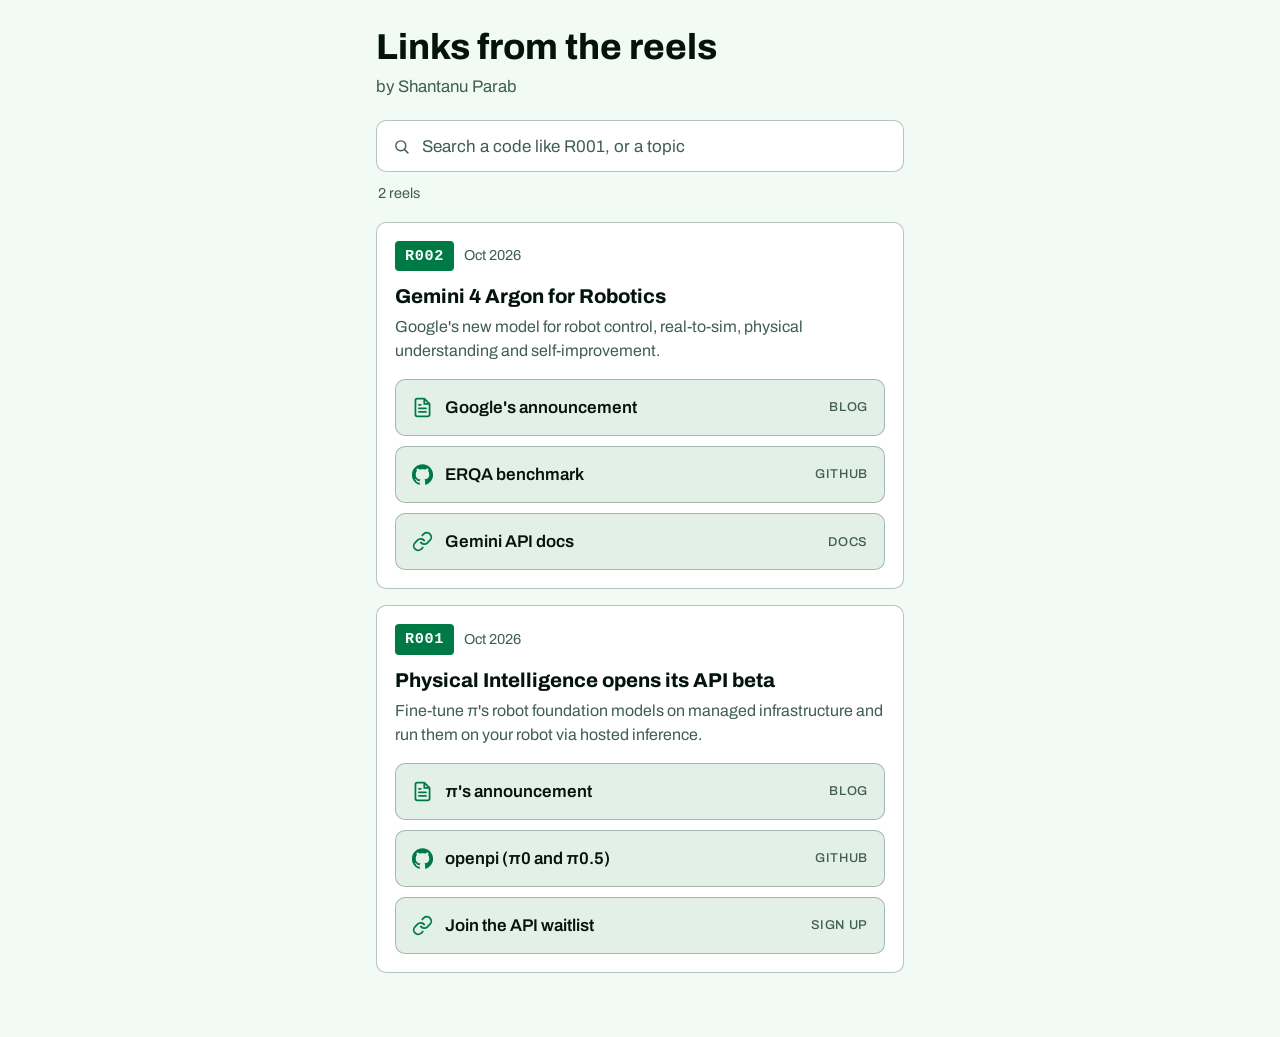
==== ig/index.html @ dada861d "Add /ig/ link-in-bio page for Instagram reels A phone-first page for the Instagram bio link: one car" ====
<!DOCTYPE html>
<html lang="en">
<head>
	<meta charset="UTF-8">
	<meta name="viewport" content="width=device-width, initial-scale=1.0">
	<title>Reel Links | Shantanu Parab</title>
	<meta name="description" content="Blogs, schematics and GitHub repos mentioned in Shantanu Parab's Instagram reels on robot learning and robotics.">
	<meta name="author" content="Shantanu Parab">
	<link rel="canonical" href="https://shantanuparabumd.github.io/ig/">
	<meta name="theme-color" content="#050807">

	<meta property="og:title" content="Reel Links | Shantanu Parab">
	<meta property="og:description" content="Every blog, schematic and repo mentioned in the reels.">
	<meta property="og:image" content="https://shantanuparabumd.github.io/images/background/profile.jpg">
	<meta property="og:url" content="https://shantanuparabumd.github.io/ig/">
	<meta property="og:type" content="website">
	<meta name="twitter:card" content="summary">

	<link rel="icon" href="data:image/svg+xml,%3Csvg xmlns='http://www.w3.org/2000/svg' viewBox='0 0 32 32'%3E%3Crect width='32' height='32' rx='6' fill='%23050807'/%3E%3Ccircle cx='16' cy='16' r='6' fill='none' stroke='%2300FF9C' stroke-width='3'/%3E%3C/svg%3E">

	<!-- Apply the saved or system theme before first paint to avoid a flash. -->
	<script>
		(function () {
			var t = null;
			try { t = localStorage.getItem('portfolio-theme'); } catch (e) {}
			if (!t) t = window.matchMedia('(prefers-color-scheme: light)').matches ? 'light' : 'dark';
			document.documentElement.setAttribute('data-theme', t);
		})();
	</script>

	<link rel="preconnect" href="https://fonts.googleapis.com">
	<link rel="preconnect" href="https://fonts.gstatic.com" crossorigin>
	<link href="https://fonts.googleapis.com/css2?family=Archivo:wdth,wght@62..125,300..900&display=swap" rel="stylesheet">
	<link rel="stylesheet" href="../css/site.css">
	<link rel="stylesheet" href="../css/icons.css">
	<link rel="stylesheet" href="ig.css">
</head>
<body class="ig-page">
	<main class="ig-main">
		<header class="ig-intro">
			<h1>Links from the reels</h1>
			<p class="ig-lede">by Shantanu Parab</p>
		</header>

		<label class="ig-search">
			<i class="fas fa-search" aria-hidden="true"></i>
			<span class="sr-only">Search reels by code or topic</span>
			<input id="ig-query" type="search" placeholder="Search a code like R001, or a topic" autocomplete="off" spellcheck="false">
		</label>
		<p id="ig-count" class="ig-count" aria-live="polite"></p>
		<ol id="ig-list" class="ig-list" aria-label="Reels"></ol>
	</main>

	<script src="ig.js" defer></script>
</body>
</html>
---- css/site.css ----
/* =============================================================================
   site.css — Shantanu Parab portfolio
   Neon-on-black in green: a near-black ground, a neon green that glows on the
   things you can act on, and lime as a quieter second accent.
   ========================================================================== */

/* ── Tokens ──────────────────────────────────────────────────────────────── */
:root {
  --bg:           #050807;
  --surface:      #0B1210;
  --surface-sunk: #030504;
  --rule:         rgba(0, 255, 156, 0.12);
  --rule-strong:  rgba(0, 255, 156, 0.28);
  --text:         #E8FFF3;
  --text-dim:     #8DB5A3;
  --neon:         #00FF9C;
  --on-neon:      #00140B;
  --accent-2:     #B6FF3B;
  --scrim:        rgba(0, 0, 0, 0.78);
  --glow:         0 0 18px rgba(0, 255, 156, 0.45);
  --glow-soft:    0 0 32px rgba(0, 255, 156, 0.16);
  --text-glow:    0 0 24px rgba(0, 255, 156, 0.55);

  --font: 'Archivo', system-ui, -apple-system, 'Segoe UI', sans-serif;
  --mono: ui-monospace, 'SFMono-Regular', 'JetBrains Mono', Menlo, monospace;

  --step--1: 0.875rem;
  --step-0:  1.0625rem;
  --step-1:  1.3125rem;
  --step-2:  clamp(1.6rem, 2.6vw, 2.1rem);
  --step-3:  clamp(2.2rem, 4.6vw, 3.6rem);
  --step-hero: clamp(3rem, 8.4vw, 8rem);

  --gutter: clamp(16px, 5vw, 72px);
  --measure: 68ch;
  --radius-s: 4px;
  --radius-m: 10px;
  --header-h: 64px;
  --ease-out: cubic-bezier(0.22, 1, 0.36, 1);

  color-scheme: dark;
}

:root[data-theme="light"] {
  --bg:           #F2FAF5;
  --surface:      #FFFFFF;
  --surface-sunk: #E3F0E8;
  --rule:         rgba(4, 40, 24, 0.12);
  --rule-strong:  rgba(4, 40, 24, 0.28);
  --text:         #04140C;
  --text-dim:     #3F5E50;
  --neon:         #007A45;
  --on-neon:      #FFFFFF;
  --accent-2:     #4D7C0F;
  --scrim:        rgba(4, 20, 12, 0.45);
  --glow:         0 4px 14px rgba(0, 122, 69, 0.28);
  --glow-soft:    0 8px 28px rgba(4, 40, 24, 0.08);
  --text-glow:    none;
  color-scheme: light;
}

/* ── Base ────────────────────────────────────────────────────────────────── */
*, *::before, *::after { box-sizing: border-box; }

html {
  scroll-behavior: smooth;
  scroll-padding-top: calc(var(--header-h) + 16px);
  -webkit-text-size-adjust: 100%;
}

body {
  margin: 0;
  background: var(--bg);
  color: var(--text);
  font-family: var(--font);
  font-size: var(--step-0);
  font-variation-settings: 'wdth' 100;
  line-height: 1.6;
  -webkit-font-smoothing: antialiased;
  overflow-x: hidden;
  transition: background-color 0.3s, color 0.3s;
}

img, video { max-width: 100%; display: block; }

a { color: var(--accent-2); text-decoration-thickness: 1px; text-underline-offset: 0.2em; }
a:hover { color: var(--neon); }

h1, h2, h3 { margin: 0; line-height: 1.05; font-weight: 750; }

button { font: inherit; color: inherit; }

:focus-visible {
  outline: 2px solid var(--neon);
  outline-offset: 3px;
  border-radius: 2px;
}

::selection { background: var(--neon); color: var(--on-neon); }

.sr-only {
  position: absolute; width: 1px; height: 1px; padding: 0; margin: -1px;
  overflow: hidden; clip: rect(0 0 0 0); white-space: nowrap; border: 0;
}

.skip-link {
  position: absolute; left: 12px; top: -48px; z-index: 100;
  background: var(--neon); color: var(--on-neon);
  padding: 8px 14px; border-radius: var(--radius-s); text-decoration: none;
}
.skip-link:focus { top: 12px; }

kbd {
  font-family: var(--mono); font-size: 0.85em;
  padding: 1px 6px; border: 1px solid var(--rule-strong); border-radius: var(--radius-s);
}

/* ── Header ──────────────────────────────────────────────────────────────── */
.site-header {
  position: fixed; inset: 0 0 auto 0; z-index: 50;
  height: var(--header-h);
  display: flex; align-items: center; gap: 24px;
  padding: 0 var(--gutter);
  transition: background-color 0.3s, border-color 0.3s;
  border-bottom: 1px solid transparent;
}
.site-header.is-scrolled {
  background: color-mix(in srgb, var(--bg) 88%, transparent);
  backdrop-filter: blur(10px);
  border-bottom-color: var(--rule);
}

.brand {
  font-weight: 850; font-size: 1.15rem;
  font-variation-settings: 'wdth' 125;
  color: var(--text); text-decoration: none; letter-spacing: 0.02em;
}
.brand:hover { color: var(--neon); }

#site-nav { margin-left: auto; }
#site-nav ul { display: flex; gap: 4px; list-style: none; margin: 0; padding: 0; }
#site-nav a {
  display: block; padding: 8px 12px; border-radius: var(--radius-s);
  color: var(--text-dim); text-decoration: none; font-size: 0.95rem;
  position: relative;
}
#site-nav a:hover { color: var(--text); }
#site-nav a.is-active { color: var(--text); }
#site-nav a.is-active::after {
  content: ''; position: absolute; left: 12px; right: 12px; bottom: 2px;
  height: 2px; background: var(--neon); border-radius: 1px;
}

.header-controls { display: flex; gap: 6px; }
.icon-btn {
  width: 40px; height: 40px; display: grid; place-items: center;
  background: transparent; border: 1px solid var(--rule-strong);
  border-radius: 50%; cursor: pointer; color: var(--text);
  transition: border-color 0.2s, color 0.2s;
}
.icon-btn:hover { border-color: var(--neon); color: var(--neon); }

#nav-toggle { display: none; position: relative; }
#nav-toggle span {
  position: absolute; left: 11px; right: 11px; height: 2px; background: currentColor;
  transition: transform 0.25s var(--ease-out);
}
#nav-toggle span:first-child { transform: translateY(-4px); }
#nav-toggle span:last-child { transform: translateY(4px); }
#nav-toggle[aria-expanded="true"] span:first-child { transform: rotate(45deg); }
#nav-toggle[aria-expanded="true"] span:last-child { transform: rotate(-45deg); }

/* ── Hero ────────────────────────────────────────────────────────────────── */
.hero {
  position: relative;
  min-height: 100svh;
  display: flex; align-items: center;
  padding: calc(var(--header-h) + 24px) var(--gutter) 72px;
  overflow: hidden;
  background: radial-gradient(circle at 1px 1px, var(--rule) 1px, transparent 1.5px) 0 0 / 28px 28px;
}

#hero-canvas {
  position: absolute; inset: 0;
  width: 100%; height: 100%;
  z-index: 0;
}
/* Fades the 3D floor into the page. A gradient layer rather than a CSS mask
   on the canvas: masking an animating WebGL canvas re-composites every frame
   and measurably slowed mobile load. */
.hero::after {
  content: ''; position: absolute; left: 0; right: 0; bottom: 0; height: 32%;
  background: linear-gradient(to bottom, transparent, var(--bg));
  pointer-events: none; z-index: 0;
}

.hero-copy { position: relative; z-index: 1; max-width: min(780px, 100%); pointer-events: none; }
.hero-copy a, .hero-copy button { pointer-events: auto; }

.hero-name {
  font-size: var(--step-hero);
  font-weight: 850;
  font-variation-settings: 'wdth' 125;
  line-height: 0.88;
  letter-spacing: -0.02em;
  margin-bottom: 28px;
}
.hero-name .line { display: block; padding-bottom: 0.04em; }
.hero-name .line > span { display: inline-block; }
.hero-name .line:last-child { color: var(--neon); text-shadow: var(--text-glow); }

.hero-lede {
  font-size: var(--step-1); line-height: 1.45;
  color: var(--text); max-width: 30ch; margin: 0 0 32px;
}

.hero-actions { display: flex; flex-wrap: wrap; gap: 12px; margin-bottom: 40px; }

.hero-now { margin: 0; color: var(--text-dim); font-size: var(--step--1); }
.hero-now strong { color: var(--text); font-weight: 600; }

.hero-hint {
  position: absolute; right: var(--gutter); bottom: 28px; z-index: 1;
  margin: 0; color: var(--text-dim); font-size: var(--step--1);
}

/* ── Buttons ─────────────────────────────────────────────────────────────── */
.btn {
  display: inline-flex; align-items: center; gap: 8px;
  padding: 12px 22px; border-radius: 999px;
  font-weight: 600; font-size: 0.98rem; text-decoration: none;
  border: 1px solid transparent; cursor: pointer;
  transition: background-color 0.2s, color 0.2s, border-color 0.2s, transform 0.2s var(--ease-out);
}
.btn:active { transform: scale(0.97); }
.btn-primary { background: var(--neon); color: var(--on-neon); box-shadow: var(--glow); }
.btn-primary:hover { background: var(--accent-2); color: var(--on-neon); }
.btn-ghost { border-color: var(--rule-strong); color: var(--text); background: transparent; }
.btn-ghost:hover { border-color: var(--neon); color: var(--neon); }

/* ── Sections ────────────────────────────────────────────────────────────── */
.section {
  padding: clamp(72px, 10vw, 128px) var(--gutter) 0;
  max-width: 1280px; margin: 0 auto;
}

.section-head { margin-bottom: clamp(40px, 6vw, 72px); max-width: var(--measure); }
.section-head h2 {
  font-size: var(--step-3);
  font-variation-settings: 'wdth' 118;
  letter-spacing: -0.015em;
  margin-bottom: 16px;
}
.section-head p { margin: 0; color: var(--text-dim); font-size: var(--step-1); line-height: 1.45; }

.sub-title {
  font-size: var(--step-2);
  font-variation-settings: 'wdth' 112;
  margin-bottom: 24px;
}

.chips { display: flex; flex-wrap: wrap; gap: 6px; list-style: none; margin: 0; padding: 0; }
.chips li {
  font-size: 0.82rem; padding: 3px 10px;
  border: 1px solid var(--rule-strong); border-radius: 999px;
  color: var(--text-dim);
}

/* ── Work timeline ───────────────────────────────────────────────────────── */
.timeline {
  --rail: 180px;
  position: relative; list-style: none; margin: 0; padding: 0;
}
.timeline::before,
.timeline::after {
  content: ''; position: absolute; top: 8px; bottom: 8px;
  left: calc(var(--rail) + 20px); width: 2px; border-radius: 1px;
}
.timeline::before { background: var(--rule); }
.timeline::after {
  background: var(--neon); box-shadow: var(--glow);
  transform-origin: top; transform: scaleY(var(--progress, 1));
}

.tl-item {
  display: grid; grid-template-columns: var(--rail) 1fr; gap: 48px;
  padding-bottom: 64px; position: relative;
}
.tl-item:last-child { padding-bottom: 0; }
.tl-item::before {
  content: ''; position: absolute; top: 8px; left: calc(var(--rail) + 15px);
  width: 12px; height: 12px; border-radius: 50%;
  background: var(--bg); border: 2px solid var(--accent-2); z-index: 1;
}
.tl-item.is-current::before { background: var(--neon); border-color: var(--neon); }
/* With scroll motion on, dots stay hollow until the drawn rail reaches them. */
.timeline.is-animated { --progress: 0; }
.timeline.is-animated .tl-item::before { background: var(--bg); border-color: var(--rule-strong); transition: background-color 0.3s, border-color 0.3s; }
.timeline.is-animated .tl-item.is-reached::before { background: var(--accent-2); border-color: var(--accent-2); }
.timeline.is-animated .tl-item.is-current.is-reached::before { background: var(--neon); border-color: var(--neon); }

.tl-date { color: var(--text-dim); font-size: var(--step--1); padding-top: 2px; text-align: right; }
.tl-body { max-width: var(--measure); }
.tl-body h3 { font-size: var(--step-2); font-variation-settings: 'wdth' 112; }
.tl-role { color: var(--neon); margin: 6px 0 12px; font-weight: 500; }
.tl-body > p:not(.tl-role) { margin: 0 0 16px; color: var(--text-dim); }

.education { margin-top: clamp(64px, 8vw, 112px); }
.edu-list { list-style: none; margin: 0; padding: 0; border-top: 1px solid var(--rule); }
.edu-row {
  display: grid; grid-template-columns: 72px 1fr 1fr; gap: 24px; align-items: center;
  padding: 18px 0; border-bottom: 1px solid var(--rule);
}
.edu-row p { margin: 0; }
.edu-school { font-weight: 600; }
.edu-degree { color: var(--text-dim); }

/* Logo tiles: each logo sits on the ground it was designed for, so white
   and black logos both read in either theme. */
.logo-tile {
  display: grid; place-items: center; flex-shrink: 0;
  width: 72px; height: 48px; padding: 6px; border-radius: var(--radius-s);
  border: 1px solid var(--rule); overflow: hidden;
}
.logo-tile img { width: 100%; height: 100%; object-fit: contain; }
.logo-light { background: #FFFFFF; }
.logo-dark { background: #0B1210; }
.logo-cover { padding: 0; background: #000; }
.logo-cover img { object-fit: cover; }

.tl-org { display: flex; align-items: center; gap: 16px; margin-bottom: 4px; }
.tl-roles { list-style: none; margin: 8px 0 12px; padding: 0 0 0 14px; border-left: 2px solid var(--rule-strong); }
.tl-roles li { color: var(--text-dim); font-weight: 500; padding: 2px 0; }
.tl-roles li.is-now { color: var(--neon); text-shadow: var(--text-glow); font-weight: 650; }

/* ── Projects ────────────────────────────────────────────────────────────── */
.featured {
  display: grid; gap: 20px;
  grid-template-columns: 1.4fr 1fr;
  grid-template-rows: auto auto;
  margin-bottom: 64px;
}
.featured .project-card:first-child { grid-row: span 2; }

.filter-bar { display: flex; flex-wrap: wrap; gap: 8px; margin-bottom: 28px; }
.filter-btn {
  padding: 8px 16px; border-radius: 999px; cursor: pointer;
  background: transparent; border: 1px solid var(--rule-strong); color: var(--text-dim);
  transition: background-color 0.2s, color 0.2s, border-color 0.2s;
}
.filter-btn:hover { color: var(--text); border-color: var(--text-dim); }
.filter-btn.is-active { background: var(--neon); color: var(--on-neon); border-color: var(--neon); box-shadow: var(--glow); }
.filter-btn .count { margin-left: 6px; font-size: 0.85em; font-family: var(--mono); }

.project-grid {
  display: grid; gap: 20px;
  grid-template-columns: repeat(auto-fill, minmax(280px, 1fr));
}

.project-card {
  position: relative; display: flex; flex-direction: column;
  text-align: left; width: 100%; padding: 0; cursor: pointer;
  background: var(--surface); border: 1px solid var(--rule);
  border-radius: var(--radius-m); overflow: hidden;
  transition: border-color 0.25s;
}
.project-card:hover { border-color: var(--neon); box-shadow: var(--glow-soft); }
.project-card[hidden] { display: none; }

.card-media {
  position: relative; aspect-ratio: 16 / 10; overflow: hidden; background: var(--surface-sunk);
}
.card-media img, .card-media video {
  position: absolute; inset: 0; width: 100%; height: 100%; object-fit: cover;
  transition: transform 0.6s var(--ease-out), opacity 0.3s;
}
.card-media video { opacity: 0; }
.project-card.is-playing .card-media video { opacity: 1; }
.project-card:hover .card-media img { transform: scale(1.03); }

.card-body { padding: 18px 20px 22px; display: flex; flex-direction: column; gap: 8px; flex: 1; }
.card-body h3 { font-size: 1.2rem; font-variation-settings: 'wdth' 108; line-height: 1.2; }
.card-body p { margin: 0; color: var(--text-dim); font-size: 0.95rem; }
.card-meta { margin-top: auto; padding-top: 8px; font-size: var(--step--1); color: var(--text-dim); display: flex; gap: 12px; }
.card-meta .cat { color: var(--accent-2); }

.featured .project-card:first-child .card-media { aspect-ratio: auto; flex: 1; min-height: 320px; }
.featured .project-card:first-child .card-body { flex: none; }
.featured .project-card:first-child .card-body h3 { font-size: var(--step-2); }

/* ── Project dialog ──────────────────────────────────────────────────────── */
.project-dialog {
  width: min(1080px, calc(100vw - 32px));
  max-height: calc(100svh - 48px);
  padding: 0; border: 1px solid var(--rule-strong); border-radius: var(--radius-m);
  background: var(--surface); color: var(--text);
  overflow: hidden;
}
.project-dialog::backdrop { background: var(--scrim); backdrop-filter: blur(4px); }
.project-dialog[open] { display: flex; flex-direction: column; animation: dialog-in 0.4s var(--ease-out); }
.project-dialog[open]::backdrop { animation: backdrop-in 0.3s ease-out; }
@keyframes dialog-in { from { opacity: 0; transform: translateY(28px); } }
@keyframes backdrop-in { from { opacity: 0; } }

.dlg-head {
  display: flex; align-items: flex-start; justify-content: space-between; gap: 16px;
  padding: 20px 24px; border-bottom: 1px solid var(--rule);
}
.dlg-head h2 { font-size: var(--step-2); font-variation-settings: 'wdth' 110; }
.dlg-head .cat { color: var(--accent-2); font-size: var(--step--1); margin: 0 0 6px; }

.dlg-body {
  display: grid; grid-template-columns: 1.3fr 1fr; gap: 28px;
  padding: 24px; overflow-y: auto;
}
.dlg-body p { margin: 0 0 16px; color: var(--text-dim); }

.gallery { min-width: 0; }
.gallery-stage {
  position: relative; aspect-ratio: 16 / 10; background: #000; border-radius: var(--radius-s); overflow: hidden;
}
.gallery-stage > * { position: absolute; inset: 0; width: 100%; height: 100%; object-fit: contain; }
.gallery-stage .article-slide {
  display: grid; place-items: center; text-align: center; gap: 12px; padding: 24px;
  background: var(--surface-sunk);
}
.gallery-stage .article-slide img { position: absolute; inset: 0; width: 100%; height: 100%; object-fit: cover; opacity: 0.3; }
.gallery-stage .article-slide .btn { position: relative; }

.gallery-nav { display: flex; align-items: center; gap: 8px; margin-top: 12px; }
.gallery-nav .dots { display: flex; gap: 6px; margin-right: auto; }
.gallery-nav .dot {
  width: 28px; height: 4px; border-radius: 2px; border: 0; padding: 0; cursor: pointer;
  background: var(--rule-strong);
}
.gallery-nav .dot[aria-current="true"] { background: var(--neon); }

.dlg-links { display: flex; flex-wrap: wrap; gap: 10px; margin-top: 20px; }

/* ── Writing ─────────────────────────────────────────────────────────────── */
.writing-filters { margin-bottom: 28px; }
.writing-layout {
  display: grid; grid-template-columns: minmax(0, 1.25fr) minmax(0, 1fr); gap: 28px; align-items: start;
}
.writing-featured { position: sticky; top: calc(var(--header-h) + 24px); }

.w-feature {
  position: relative; display: flex; flex-direction: column;
  background: var(--surface); border: 1px solid var(--rule); border-radius: var(--radius-m);
  overflow: hidden; text-decoration: none; color: var(--text);
  transition: border-color 0.25s, box-shadow 0.25s;
}
.w-feature:hover { border-color: var(--neon); box-shadow: var(--glow-soft); color: var(--text); }
.w-feature .w-thumb { aspect-ratio: 16 / 9; }
.w-feature-body { display: flex; flex-direction: column; gap: 10px; padding: 22px 24px 26px; }
.w-feature-title {
  font-size: var(--step-2); font-weight: 800; line-height: 1.12;
  font-variation-settings: 'wdth' 112;
}
.w-desc {
  color: var(--text-dim); font-size: 0.98rem;
  display: -webkit-box; -webkit-line-clamp: 3; -webkit-box-orient: vertical; overflow: hidden;
}

.w-thumb { position: relative; display: block; background: var(--surface-sunk); overflow: hidden; }
.w-thumb img { width: 100%; height: 100%; object-fit: cover; transition: transform 0.6s var(--ease-out); }
.w-feature:hover .w-thumb img, .w-row:hover .w-thumb img { transform: scale(1.05); }
.w-badge {
  position: absolute; left: 12px; top: 12px;
  display: inline-flex; align-items: center; gap: 6px;
  padding: 4px 11px; border-radius: 999px; font-size: 0.8rem; font-weight: 600;
  background: rgba(0, 0, 0, 0.72); color: #E8FFF3; backdrop-filter: blur(4px);
}
.w-badge i { color: #00FF9C; }

.writing-rows { list-style: none; margin: 0 0 20px; padding: 0; display: grid; gap: 12px; }
.w-row {
  position: relative; display: grid; grid-template-columns: 148px 1fr; gap: 16px; align-items: center;
  padding: 10px; border: 1px solid var(--rule); border-radius: var(--radius-m);
  background: color-mix(in srgb, var(--surface) 80%, transparent);
  text-decoration: none; color: var(--text);
  transition: border-color 0.25s, box-shadow 0.25s, transform 0.3s var(--ease-out);
}
.w-row:hover { border-color: var(--neon); box-shadow: var(--glow-soft); transform: translateX(4px); color: var(--text); }
.w-row .w-thumb { aspect-ratio: 16 / 9; border-radius: var(--radius-s); }
.w-row-body { display: flex; flex-direction: column; gap: 4px; min-width: 0; }
.w-kind { font-family: var(--mono); font-size: 0.75rem; color: var(--neon); display: inline-flex; align-items: center; gap: 6px; }
.w-title { font-weight: 650; font-size: 1rem; line-height: 1.3; }
.w-meta { color: var(--text-dim); font-size: var(--step--1); }

@media (max-width: 900px) {
  .writing-layout { grid-template-columns: 1fr; }
  .writing-featured { position: static; }
}
@media (max-width: 480px) {
  .w-row { grid-template-columns: 104px 1fr; gap: 12px; }
}

/* ── Highlights reel ─────────────────────────────────────────────────────── */
.reel { display: grid; gap: 16px; }
.reel-stage {
  position: relative; aspect-ratio: 16 / 9; max-height: 78svh; width: 100%;
  border-radius: var(--radius-m); overflow: hidden; background: #000;
  border: 1px solid var(--rule-strong); box-shadow: var(--glow-soft);
}
.reel-video { width: 100%; height: 100%; object-fit: cover; transition: opacity 0.45s; }
.reel-video.is-swapping { opacity: 0; }
.reel-stage::after {
  content: ''; position: absolute; inset: 0; pointer-events: none;
  background: linear-gradient(to top, rgba(0, 0, 0, 0.78) 0%, rgba(0, 0, 0, 0) 45%);
}
.reel-caption { position: absolute; left: 28px; right: 90px; bottom: 24px; z-index: 1; color: #E8FFF3; }
.reel-kicker { margin: 0 0 4px; color: #00FF9C; font-weight: 600; font-size: var(--step--1); }
.reel-title {
  font-size: clamp(1.5rem, 3.6vw, 2.8rem); font-variation-settings: 'wdth' 115;
  text-shadow: 0 2px 20px rgba(0, 0, 0, 0.6);
}
.reel-toggle {
  position: absolute; right: 20px; bottom: 24px; z-index: 1;
  background: rgba(0, 0, 0, 0.55); color: #E8FFF3; border-color: rgba(255, 255, 255, 0.3);
}

.reel-tabs { position: relative; display: grid; grid-auto-flow: column; grid-auto-columns: minmax(130px, 1fr); gap: 10px; overflow-x: auto; padding-bottom: 6px; scrollbar-width: thin; }
.reel-tab {
  position: relative; padding: 0; cursor: pointer; text-align: left;
  border: 1px solid var(--rule); border-radius: var(--radius-s); overflow: hidden;
  background: var(--surface); opacity: 0.62; transition: opacity 0.2s, border-color 0.2s;
}
.reel-tab:hover { opacity: 0.9; }
.reel-tab[aria-selected="true"] { opacity: 1; border-color: var(--neon); box-shadow: var(--glow-soft); }
.reel-tab img { width: 100%; aspect-ratio: 16 / 9; object-fit: cover; }
.reel-tab span { display: block; padding: 6px 8px 10px; font-size: 0.8rem; font-weight: 600; line-height: 1.25; }
.reel-progress { position: absolute; left: 0; right: 0; bottom: 0; height: 3px; background: var(--rule); }
.reel-progress i { display: block; height: 100%; width: 100%; background: var(--neon); box-shadow: var(--glow); transform-origin: left; transform: scaleX(0); }

/* ── Skills ──────────────────────────────────────────────────────────────── */
.skill-groups {
  display: grid; gap: 40px 48px;
  grid-template-columns: repeat(auto-fit, minmax(260px, 1fr));
}
.skill-group h3 { font-size: 1.1rem; margin-bottom: 14px; font-variation-settings: 'wdth' 110; }
.skill-group .chips li { font-size: 0.9rem; padding: 5px 12px; color: var(--text); }

/* ── Contact ─────────────────────────────────────────────────────────────── */
.contact { padding-bottom: clamp(80px, 10vw, 140px); }
.contact h2 {
  font-size: var(--step-3); font-variation-settings: 'wdth' 118;
  max-width: 16ch; margin-bottom: 32px;
}
.contact-mail {
  display: inline-block;
  font-size: clamp(1.1rem, 2.3vw, 1.9rem); font-weight: 650; white-space: nowrap;
  font-variation-settings: 'wdth' 105;
  color: var(--neon); text-decoration: none;
  border-bottom: 2px solid currentColor; padding-bottom: 4px;
}
.contact-mail:hover { color: var(--text); }
.contact-grid {
  display: grid; grid-template-columns: minmax(0, 1.2fr) minmax(0, 1fr); gap: 32px 64px; align-items: center;
}
.contact-note { margin: 0 0 20px; color: var(--text-dim); font-size: var(--step-1); line-height: 1.45; max-width: 36ch; }
.contact-links { list-style: none; margin: 0; padding: 0; border-top: 1px solid var(--rule); }
.contact-links li { border-bottom: 1px solid var(--rule); }
.contact-links a {
  display: grid; grid-template-columns: 28px 1fr auto; align-items: center; gap: 14px;
  padding: 18px 4px; color: var(--text); text-decoration: none;
  font-size: 1.15rem; font-weight: 650;
  transition: color 0.2s, padding 0.3s var(--ease-out), background-color 0.2s;
}
.contact-links a:hover { color: var(--neon); padding-left: 14px; background: color-mix(in srgb, var(--neon) 6%, transparent); }
.contact-links i { color: var(--accent-2); font-size: 1.1rem; }
.contact-links small { font-family: var(--mono); font-size: 0.8rem; font-weight: 400; color: var(--text-dim); }

@media (max-width: 900px) {
  .contact-grid { grid-template-columns: 1fr; }
}

/* ── Footer ──────────────────────────────────────────────────────────────── */
.site-footer {
  display: flex; flex-wrap: wrap; justify-content: space-between; gap: 12px;
  padding: 28px var(--gutter); border-top: 1px solid var(--rule);
  color: var(--text-dim); font-size: var(--step--1);
}
.site-footer p { margin: 0; }

/* ── Responsive ──────────────────────────────────────────────────────────── */
@media (max-width: 900px) {
  .featured { grid-template-columns: 1fr; }
  .featured .project-card:first-child { grid-row: auto; }
  .featured .project-card:first-child .card-media { aspect-ratio: 16 / 10; min-height: 0; }
  .dlg-body { grid-template-columns: 1fr; }
}

@media (max-width: 760px) {
  #nav-toggle { display: grid; }
  #site-nav {
    position: fixed; inset: var(--header-h) 0 auto 0;
    background: var(--bg); border-bottom: 1px solid var(--rule);
    padding: 8px var(--gutter) 20px;
    transform: translateY(-8px); opacity: 0; visibility: hidden;
    transition: opacity 0.2s, transform 0.2s var(--ease-out), visibility 0.2s;
  }
  #site-nav.is-open { transform: none; opacity: 1; visibility: visible; }
  #site-nav ul { flex-direction: column; }
  #site-nav a { font-size: 1.15rem; padding: 12px 0; }
  #site-nav a.is-active::after { left: 0; right: auto; width: 24px; }
  .header-controls { margin-left: auto; }

  .hero { align-items: flex-end; }
  .hero-hint { display: none; }

  .timeline { --rail: 0px; padding-left: 32px; }
  .timeline::before, .timeline::after { left: 5px; }
  .tl-item { grid-template-columns: 1fr; gap: 6px; }
  .tl-item::before { left: -32px; top: 6px; }
  .tl-date { text-align: left; }

  .edu-row { grid-template-columns: 56px 1fr; gap: 4px 16px; }
  .edu-row .logo-tile { grid-row: span 2; width: 56px; height: 40px; }

  .reel-stage { aspect-ratio: 4 / 5; }
  .reel-caption { left: 16px; right: 72px; bottom: 16px; }
  .reel-toggle { right: 12px; bottom: 16px; }

  .dlg-head, .dlg-body { padding: 16px; }
}

/* ── Reduced motion ──────────────────────────────────────────────────────── */
@media (prefers-reduced-motion: reduce) {
  html { scroll-behavior: auto; }
  *, *::before, *::after { transition-duration: 0.01ms !important; animation-duration: 0.01ms !important; }
}

/* The hint only makes sense when the interactive arm is running. */
.hero:not(.has-arm) .hero-hint { display: none; }
@media (prefers-reduced-motion: reduce) { .hero-hint { display: none; } }
---- css/icons.css ----
/* =============================================================================
   icons.css — the icons the site uses, as CSS masks on <i class="fa-*">.
   Replaces the Font Awesome stylesheet (render-blocking, ~170 KB + fonts).
   The glyph takes currentColor, so icons inherit text color and hover states.
   Stroke icons follow Lucide (ISC); brand marks follow Simple Icons (CC0).
   ========================================================================== */
[class*="fa-"] {
  display: inline-block; width: 1em; height: 1em; flex-shrink: 0;
  vertical-align: -0.125em; background-color: currentColor;
  -webkit-mask: var(--icon) center / contain no-repeat;
          mask: var(--icon) center / contain no-repeat;
}
.fa-sun { --icon: url("data:image/svg+xml,%3Csvg xmlns=%22http://www.w3.org/2000/svg%22 viewBox=%220 0 24 24%22 fill=%22none%22 stroke=%22%23000%22 stroke-width=%222%22 stroke-linecap=%22round%22 stroke-linejoin=%22round%22%3E%3Ccircle cx=%2212%22 cy=%2212%22 r=%224%22/%3E%3Cpath d=%22M12 2v2M12 20v2M4.93 4.93l1.41 1.41M17.66 17.66l1.41 1.41M2 12h2M20 12h2M6.34 17.66l-1.41 1.41M19.07 4.93l-1.41 1.41%22/%3E%3C/svg%3E"); }
.fa-moon { --icon: url("data:image/svg+xml,%3Csvg xmlns=%22http://www.w3.org/2000/svg%22 viewBox=%220 0 24 24%22 fill=%22none%22 stroke=%22%23000%22 stroke-width=%222%22 stroke-linecap=%22round%22 stroke-linejoin=%22round%22%3E%3Cpath d=%22M12 3a6 6 0 0 0 9 9 9 9 0 1 1-9-9Z%22/%3E%3C/svg%3E"); }
.fa-chevron-left { --icon: url("data:image/svg+xml,%3Csvg xmlns=%22http://www.w3.org/2000/svg%22 viewBox=%220 0 24 24%22 fill=%22none%22 stroke=%22%23000%22 stroke-width=%222%22 stroke-linecap=%22round%22 stroke-linejoin=%22round%22%3E%3Cpath d=%22m15 18-6-6 6-6%22/%3E%3C/svg%3E"); }
.fa-chevron-right { --icon: url("data:image/svg+xml,%3Csvg xmlns=%22http://www.w3.org/2000/svg%22 viewBox=%220 0 24 24%22 fill=%22none%22 stroke=%22%23000%22 stroke-width=%222%22 stroke-linecap=%22round%22 stroke-linejoin=%22round%22%3E%3Cpath d=%22m9 18 6-6-6-6%22/%3E%3C/svg%3E"); }
.fa-times { --icon: url("data:image/svg+xml,%3Csvg xmlns=%22http://www.w3.org/2000/svg%22 viewBox=%220 0 24 24%22 fill=%22none%22 stroke=%22%23000%22 stroke-width=%222%22 stroke-linecap=%22round%22 stroke-linejoin=%22round%22%3E%3Cpath d=%22M18 6 6 18M6 6l12 12%22/%3E%3C/svg%3E"); }
.fa-phone { --icon: url("data:image/svg+xml,%3Csvg xmlns=%22http://www.w3.org/2000/svg%22 viewBox=%220 0 24 24%22 fill=%22none%22 stroke=%22%23000%22 stroke-width=%222%22 stroke-linecap=%22round%22 stroke-linejoin=%22round%22%3E%3Cpath d=%22M22 16.92v3a2 2 0 0 1-2.18 2 19.79 19.79 0 0 1-8.63-3.07 19.5 19.5 0 0 1-6-6 19.79 19.79 0 0 1-3.07-8.67A2 2 0 0 1 4.11 2h3a2 2 0 0 1 2 1.72 12.84 12.84 0 0 0 .7 2.81 2 2 0 0 1-.45 2.11L8.09 9.91a16 16 0 0 0 6 6l1.27-1.27a2 2 0 0 1 2.11-.45 12.84 12.84 0 0 0 2.81.7A2 2 0 0 1 22 16.92z%22/%3E%3C/svg%3E"); }
.fa-play { --icon: url("data:image/svg+xml,%3Csvg xmlns=%22http://www.w3.org/2000/svg%22 viewBox=%220 0 24 24%22 fill=%22%23000%22%3E%3Cpath d=%22M7 4v16l13-8z%22/%3E%3C/svg%3E"); }
.fa-pause { --icon: url("data:image/svg+xml,%3Csvg xmlns=%22http://www.w3.org/2000/svg%22 viewBox=%220 0 24 24%22 fill=%22%23000%22%3E%3Cpath d=%22M6 4h4v16H6zM14 4h4v16h-4z%22/%3E%3C/svg%3E"); }
.fa-file-alt { --icon: url("data:image/svg+xml,%3Csvg xmlns=%22http://www.w3.org/2000/svg%22 viewBox=%220 0 24 24%22 fill=%22none%22 stroke=%22%23000%22 stroke-width=%222%22 stroke-linecap=%22round%22 stroke-linejoin=%22round%22%3E%3Cpath d=%22M14 2H6a2 2 0 0 0-2 2v16a2 2 0 0 0 2 2h12a2 2 0 0 0 2-2V8zM14 2v6h6M16 13H8M16 17H8M10 9H8%22/%3E%3C/svg%3E"); }
.fa-microphone { --icon: url("data:image/svg+xml,%3Csvg xmlns=%22http://www.w3.org/2000/svg%22 viewBox=%220 0 24 24%22 fill=%22none%22 stroke=%22%23000%22 stroke-width=%222%22 stroke-linecap=%22round%22 stroke-linejoin=%22round%22%3E%3Cpath d=%22M12 2a3 3 0 0 0-3 3v7a3 3 0 0 0 6 0V5a3 3 0 0 0-3-3ZM19 10v2a7 7 0 0 1-14 0v-2M12 19v3%22/%3E%3C/svg%3E"); }
.fa-terminal { --icon: url("data:image/svg+xml,%3Csvg xmlns=%22http://www.w3.org/2000/svg%22 viewBox=%220 0 24 24%22 fill=%22none%22 stroke=%22%23000%22 stroke-width=%222%22 stroke-linecap=%22round%22 stroke-linejoin=%22round%22%3E%3Cpath d=%22m4 17 6-6-6-6M12 19h8%22/%3E%3C/svg%3E"); }
.fa-github { --icon: url("data:image/svg+xml,%3Csvg xmlns=%22http://www.w3.org/2000/svg%22 viewBox=%220 0 24 24%22 fill=%22%23000%22%3E%3Cpath d=%22M12 .297c-6.63 0-12 5.373-12 12 0 5.303 3.438 9.8 8.205 11.385.6.113.82-.258.82-.577 0-.285-.01-1.04-.015-2.04-3.338.724-4.042-1.61-4.042-1.61C4.422 18.07 3.633 17.7 3.633 17.7c-1.087-.744.084-.729.084-.729 1.205.084 1.838 1.236 1.838 1.236 1.07 1.835 2.809 1.305 3.495.998.108-.776.417-1.305.76-1.605-2.665-.3-5.466-1.332-5.466-5.93 0-1.31.465-2.38 1.235-3.22-.135-.303-.54-1.523.105-3.176 0 0 1.005-.322 3.3 1.23.96-.267 1.98-.399 3-.405 1.02.006 2.04.138 3 .405 2.28-1.552 3.285-1.23 3.285-1.23.645 1.653.24 2.873.12 3.176.765.84 1.23 1.91 1.23 3.22 0 4.61-2.805 5.625-5.475 5.92.42.36.81 1.096.81 2.22 0 1.606-.015 2.896-.015 3.286 0 .315.21.69.825.57C20.565 22.092 24 17.592 24 12.297c0-6.627-5.373-12-12-12%22/%3E%3C/svg%3E"); }
.fa-linkedin { --icon: url("data:image/svg+xml,%3Csvg xmlns=%22http://www.w3.org/2000/svg%22 viewBox=%220 0 24 24%22 fill=%22%23000%22%3E%3Cpath d=%22M20.447 20.452h-3.554v-5.569c0-1.328-.027-3.037-1.852-3.037-1.853 0-2.136 1.445-2.136 2.939v5.667H9.351V9h3.414v1.561h.046c.477-.9 1.637-1.85 3.37-1.85 3.601 0 4.267 2.37 4.267 5.455v6.286zM5.337 7.433a2.064 2.064 0 1 1 0-4.128 2.064 2.064 0 0 1 0 4.128zm1.782 13.019H3.555V9h3.564v11.452zM22.225 0H1.771C.792 0 0 .774 0 1.729v20.542C0 23.227.792 24 1.771 24h20.451C23.2 24 24 23.227 24 22.271V1.729C24 .774 23.2 0 22.222 0h.003z%22/%3E%3C/svg%3E"); }
.fa-youtube { --icon: url("data:image/svg+xml,%3Csvg xmlns=%22http://www.w3.org/2000/svg%22 viewBox=%220 0 24 24%22 fill=%22%23000%22%3E%3Cpath d=%22M23.5 6.19a3.02 3.02 0 0 0-2.12-2.14C19.5 3.55 12 3.55 12 3.55s-7.5 0-9.38.5A3.02 3.02 0 0 0 .5 6.19 31.6 31.6 0 0 0 0 12a31.6 31.6 0 0 0 .5 5.81 3.02 3.02 0 0 0 2.12 2.14c1.88.5 9.38.5 9.38.5s7.5 0 9.38-.5a3.02 3.02 0 0 0 2.12-2.14A31.6 31.6 0 0 0 24 12a31.6 31.6 0 0 0-.5-5.81zM9.55 15.57V8.43L15.82 12z%22/%3E%3C/svg%3E"); }
.fa-search { --icon: url("data:image/svg+xml,%3Csvg xmlns=%22http://www.w3.org/2000/svg%22 viewBox=%220 0 24 24%22 fill=%22none%22 stroke=%22%23000%22 stroke-width=%222%22 stroke-linecap=%22round%22 stroke-linejoin=%22round%22%3E%3Ccircle cx=%2211%22 cy=%2211%22 r=%227%22/%3E%3Cpath d=%22m21 21-4.3-4.3%22/%3E%3C/svg%3E"); }
.fa-microchip { --icon: url("data:image/svg+xml,%3Csvg xmlns=%22http://www.w3.org/2000/svg%22 viewBox=%220 0 24 24%22 fill=%22none%22 stroke=%22%23000%22 stroke-width=%222%22 stroke-linecap=%22round%22 stroke-linejoin=%22round%22%3E%3Crect x=%225%22 y=%225%22 width=%2214%22 height=%2214%22 rx=%222%22/%3E%3Cpath d=%22M9 9h6v6H9zM9 2v3M15 2v3M9 19v3M15 19v3M2 9h3M2 15h3M19 9h3M19 15h3%22/%3E%3C/svg%3E"); }
.fa-link { --icon: url("data:image/svg+xml,%3Csvg xmlns=%22http://www.w3.org/2000/svg%22 viewBox=%220 0 24 24%22 fill=%22none%22 stroke=%22%23000%22 stroke-width=%222%22 stroke-linecap=%22round%22 stroke-linejoin=%22round%22%3E%3Cpath d=%22M10 13a5 5 0 0 0 7.54.54l3-3a5 5 0 0 0-7.07-7.07l-1.72 1.71M14 11a5 5 0 0 0-7.54-.54l-3 3a5 5 0 0 0 7.07 7.07l1.71-1.71%22/%3E%3C/svg%3E"); }
---- ig/ig.css ----
/* =============================================================================
   ig.css — the /ig/ link-in-bio page. Builds on site.css tokens; a single
   narrow column with large type and full-width tap targets, because nearly
   every visit comes from Instagram's in-app browser on a phone.
   ========================================================================== */

.ig-page { background: var(--bg); }

.ig-main {
  width: 100%; max-width: 560px; margin-inline: auto;
  padding: 28px 16px 64px;
}

/* ── Title ───────────────────────────────────────────────────────────────── */
.ig-intro { margin-bottom: 20px; }
.ig-intro h1 { font-size: clamp(1.75rem, 7vw, 2.25rem); line-height: 1.1; }
.ig-lede { margin: 6px 0 0; color: var(--text-dim); font-size: 1.05rem; }

/* ── Search ──────────────────────────────────────────────────────────────── */
.ig-search {
  display: flex; align-items: center; gap: 10px;
  padding: 0 16px; height: 52px;
  background: var(--surface); border: 1px solid var(--rule-strong);
  border-radius: var(--radius-m); color: var(--text-dim);
}
.ig-search:focus-within { border-color: var(--neon); }
.ig-search input {
  flex: 1; min-width: 0; height: 100%;
  background: transparent; border: 0; outline: 0;
  color: var(--text); font: inherit; font-size: 1.0625rem; /* 16px+ stops iOS zoom-on-focus */
}
.ig-search input::placeholder { color: var(--text-dim); }

.ig-count { margin: 10px 2px 16px; min-height: 1.2em; color: var(--text-dim); font-size: 0.9rem; }

/* ── Reels ───────────────────────────────────────────────────────────────── */
.ig-list { list-style: none; margin: 0; padding: 0; display: grid; gap: 16px; }

.ig-reel {
  padding: 18px; background: var(--surface);
  border: 1px solid var(--rule-strong); border-radius: var(--radius-m);
  scroll-margin-top: 16px;
}
.ig-reel.is-target { border-color: var(--neon); box-shadow: var(--glow); }

.ig-reel-meta {
  display: flex; align-items: center; gap: 10px;
  font-size: 0.9rem; color: var(--text-dim);
}
.ig-code {
  padding: 3px 10px; border-radius: var(--radius-s);
  background: var(--neon); color: var(--on-neon);
  font-family: var(--mono); font-weight: 700; font-size: 0.95rem; letter-spacing: 0.04em;
}
.ig-reel h2 { margin: 12px 0 0; font-size: 1.25rem; line-height: 1.3; }
.ig-reel p { margin: 6px 0 0; color: var(--text-dim); font-size: 1rem; line-height: 1.5; }

.ig-links { list-style: none; margin: 16px 0 0; padding: 0; display: grid; gap: 10px; }
.ig-links a {
  display: flex; align-items: center; gap: 12px;
  padding: 14px 16px; min-height: 56px;
  background: var(--surface-sunk); border: 1px solid var(--rule-strong);
  border-radius: var(--radius-m);
  color: var(--text); text-decoration: none; font-size: 1.0625rem; font-weight: 600;
  transition: border-color 0.2s;
}
.ig-links a:hover, .ig-links a:active { border-color: var(--neon); color: var(--text); }
.ig-links a > i:first-child { font-size: 1.3rem; color: var(--neon); }
.ig-links .label { flex: 1; min-width: 0; overflow-wrap: anywhere; }
.ig-links .kind {
  font-size: 0.8rem; font-weight: 500; text-transform: uppercase;
  letter-spacing: 0.05em; color: var(--text-dim);
}

.ig-empty {
  padding: 24px 16px; text-align: center; color: var(--text-dim); font-size: 1rem;
  border: 1px dashed var(--rule-strong); border-radius: var(--radius-m);
}

@media (prefers-reduced-motion: reduce) {
  .ig-links a { transition: none; }
}
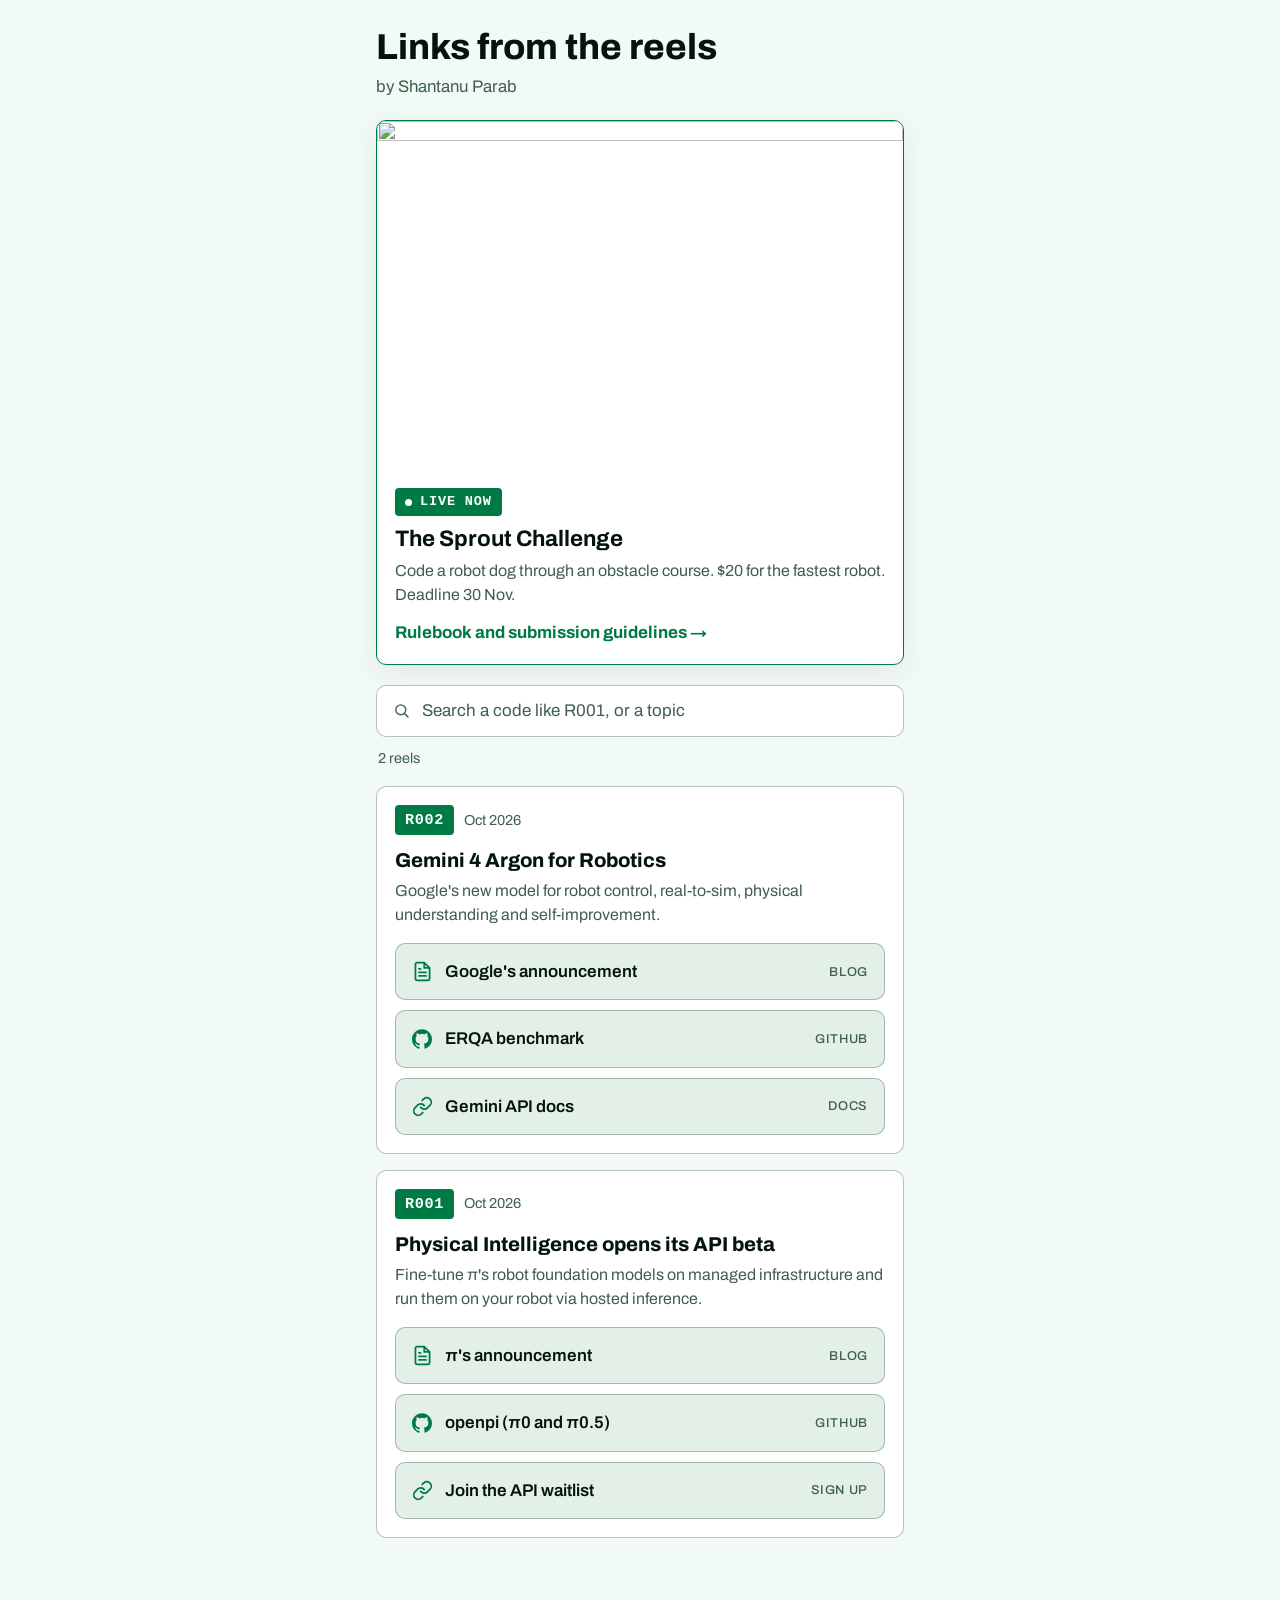
==== commit f47c1c87: "Feature the Sprout Challenge on the link-in-bio page A 'Live now' card above the reel links opens th" ====
--- a/ig/index.html
+++ b/ig/index.html
@@ -6,13 +6,13 @@
 	<title>Reel Links | Shantanu Parab</title>
 	<meta name="description" content="Blogs, schematics and GitHub repos mentioned in Shantanu Parab's Instagram reels on robot learning and robotics.">
 	<meta name="author" content="Shantanu Parab">
-	<link rel="canonical" href="https://shantanuparabumd.github.io/ig/">
+	<link rel="canonical" href="https://shantanu-builds-robots.github.io/ig/">
 	<meta name="theme-color" content="#050807">
 
 	<meta property="og:title" content="Reel Links | Shantanu Parab">
 	<meta property="og:description" content="Every blog, schematic and repo mentioned in the reels.">
-	<meta property="og:image" content="https://shantanuparabumd.github.io/images/background/profile.jpg">
-	<meta property="og:url" content="https://shantanuparabumd.github.io/ig/">
+	<meta property="og:image" content="https://shantanu-builds-robots.github.io/images/background/profile.jpg">
+	<meta property="og:url" content="https://shantanu-builds-robots.github.io/ig/">
 	<meta property="og:type" content="website">
 	<meta name="twitter:card" content="summary">
 
@@ -42,6 +42,16 @@
 			<p class="ig-lede">by Shantanu Parab</p>
 		</header>
 
+		<a class="ig-feature" href="sprout-challenge/">
+			<img src="sprout-challenge/media/wall.jpg" alt="" width="720" height="480">
+			<span class="ig-feature-body">
+				<span class="ig-live"><span class="ig-live-dot" aria-hidden="true"></span>Live now</span>
+				<strong>The Sprout Challenge</strong>
+				<span class="ig-feature-text">Code a robot dog through an obstacle course. $20 for the fastest robot. Deadline 30 Nov.</span>
+				<span class="ig-feature-cta">Rulebook and submission guidelines &rarr;</span>
+			</span>
+		</a>
+
 		<label class="ig-search">
 			<i class="fas fa-search" aria-hidden="true"></i>
 			<span class="sr-only">Search reels by code or topic</span>
--- a/ig/ig.css
+++ b/ig/ig.css
@@ -15,6 +15,26 @@
 .ig-intro { margin-bottom: 20px; }
 .ig-intro h1 { font-size: clamp(1.75rem, 7vw, 2.25rem); line-height: 1.1; }
 .ig-lede { margin: 6px 0 0; color: var(--text-dim); font-size: 1.05rem; }
+
+/* ── Featured: a live competition, above the reel list ───────────────────── */
+.ig-feature {
+  display: block; margin-bottom: 20px; overflow: hidden;
+  background: var(--surface); border: 1.5px solid var(--neon); border-radius: var(--radius-m);
+  box-shadow: var(--glow-soft); color: var(--text); text-decoration: none;
+}
+.ig-feature:hover, .ig-feature:active { color: var(--text); box-shadow: var(--glow); }
+.ig-feature img { display: block; width: 100%; height: auto; aspect-ratio: 3 / 2; object-fit: cover; }
+.ig-feature-body { display: grid; gap: 6px; padding: 16px 18px 18px; }
+.ig-live {
+  display: inline-flex; align-items: center; gap: 8px; justify-self: start;
+  padding: 3px 10px; border-radius: var(--radius-s); background: var(--neon); color: var(--on-neon);
+  font-family: var(--mono); font-weight: 700; font-size: 0.85rem; letter-spacing: 0.06em; text-transform: uppercase;
+}
+.ig-live-dot { width: 7px; height: 7px; border-radius: 50%; background: currentColor; animation: ig-pulse 1.6s ease-in-out infinite; }
+@keyframes ig-pulse { 50% { opacity: 0.3; } }
+.ig-feature strong { font-size: 1.4rem; line-height: 1.2; margin-top: 4px; }
+.ig-feature-text { color: var(--text-dim); font-size: 1rem; line-height: 1.5; }
+.ig-feature-cta { margin-top: 6px; color: var(--neon); font-weight: 700; font-size: 1.0625rem; }
 
 /* ── Search ──────────────────────────────────────────────────────────────── */
 .ig-search {
@@ -79,4 +99,5 @@
 
 @media (prefers-reduced-motion: reduce) {
   .ig-links a { transition: none; }
+  .ig-live-dot { animation: none; }
 }
